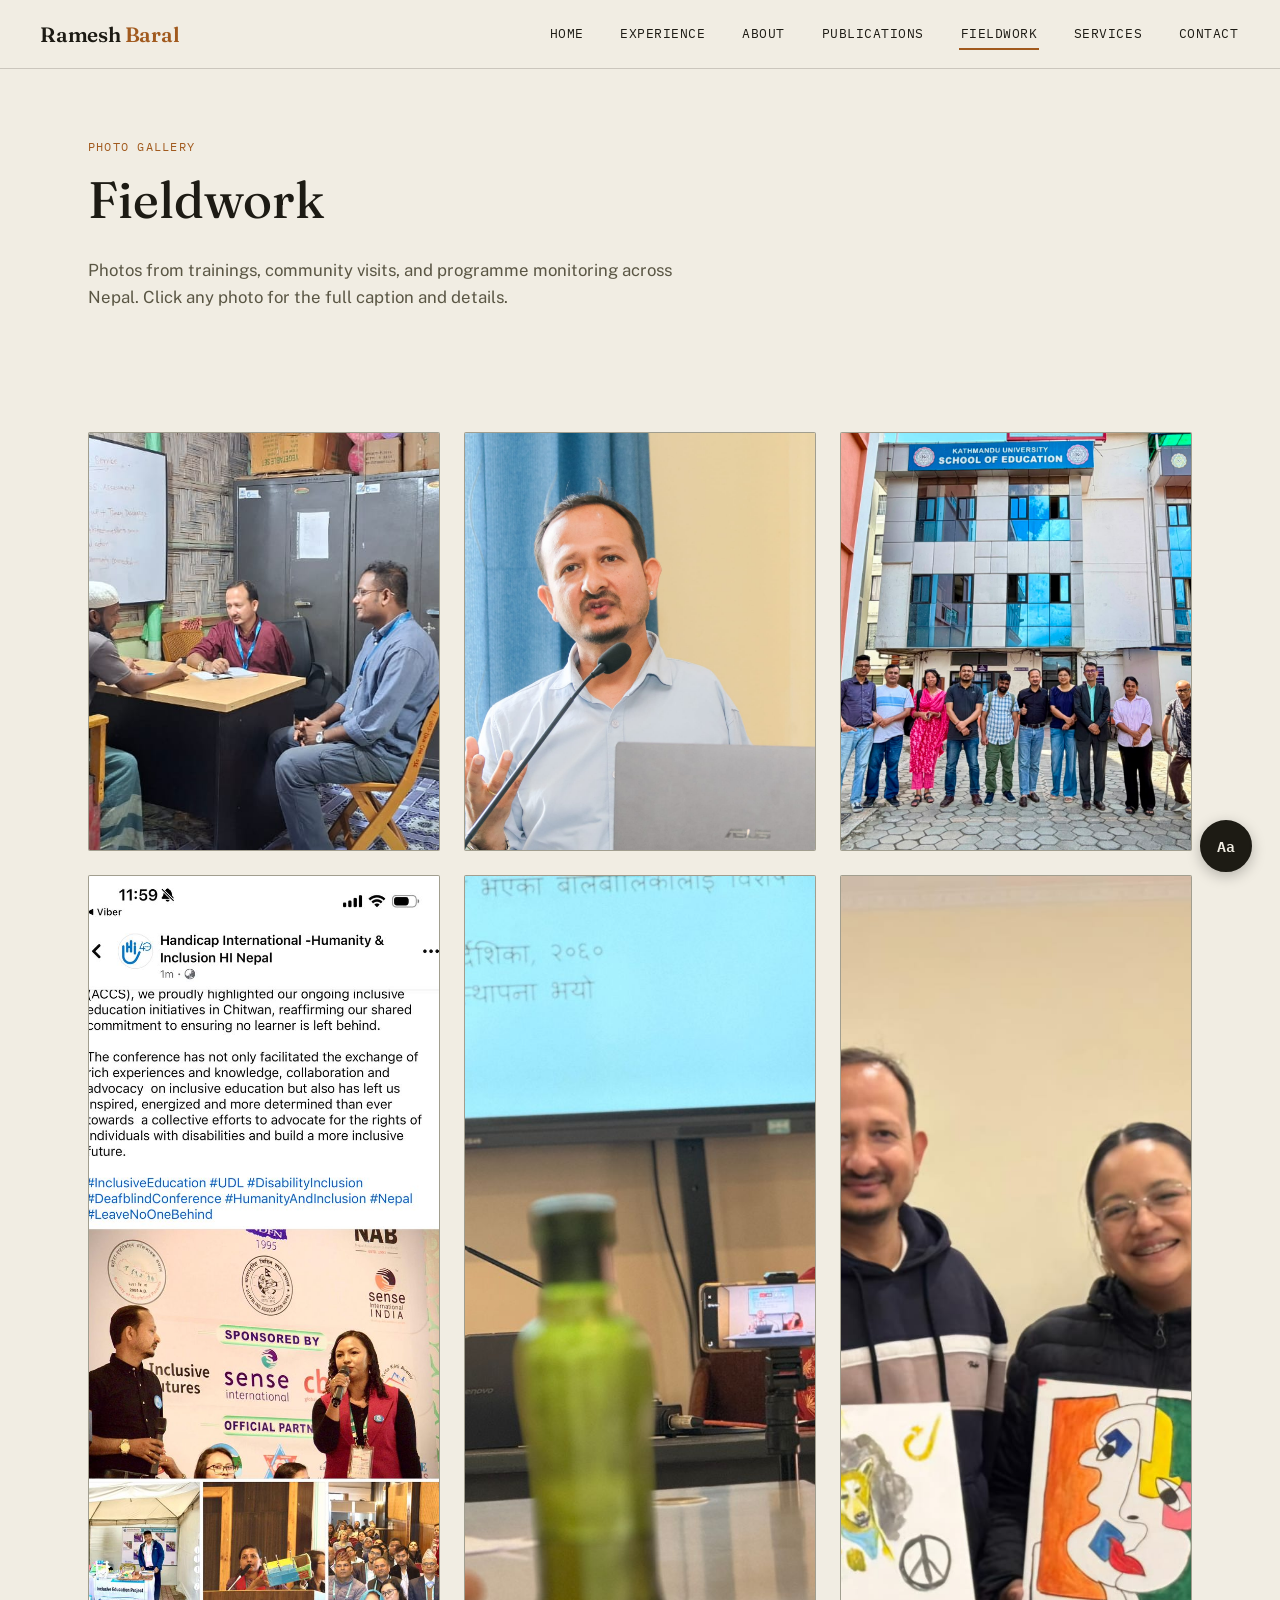
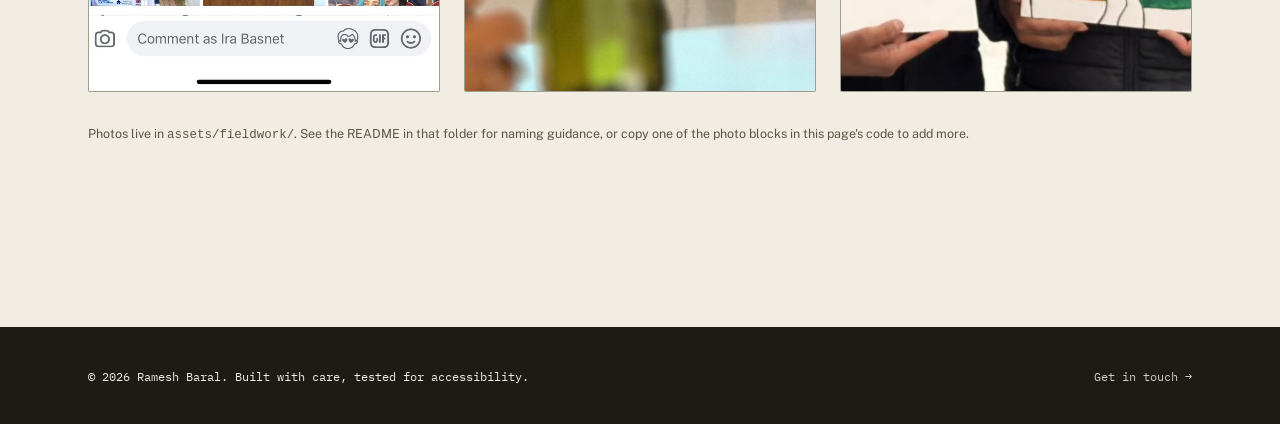
==== fieldwork.html @ a33a9339 "Add files via upload" ====
<!DOCTYPE html>
<html lang="en">
<head>
<meta charset="UTF-8">
<meta name="viewport" content="width=device-width, initial-scale=1.0">
<title>Fieldwork — Ramesh Baral</title>
<meta name="description" content="Photos from field visits, trainings, and community work across Nepal — Ramesh Baral, disability inclusion and education consultant.">
<link rel="preconnect" href="https://fonts.googleapis.com">
<link rel="preconnect" href="https://fonts.gstatic.com" crossorigin>
<link href="https://fonts.googleapis.com/css2?family=Fraunces:ital,opsz,wght@0,9..144,340;0,9..144,460;0,9..144,600;1,9..144,460&family=IBM+Plex+Mono:wght@400;500;600&family=Public+Sans:wght@400;500;600;700&display=swap" rel="stylesheet">
<link rel="stylesheet" href="css/style.css">
</head>
<body>

<a class="skip-link" href="#main">Skip to main content</a>

<header class="site-header">
  <div class="container nav-row">
    <a href="index.html" class="logo">Ramesh <span>Baral</span></a>
    <button class="nav-toggle" id="navToggle" aria-expanded="false" aria-controls="primaryNav">
      <span></span><span></span><span></span>
      <span class="visually-hidden">Toggle menu</span>
    </button>
    <nav class="primary-nav" id="primaryNav" aria-label="Primary">
      <ul>
        <li><a href="index.html">Home</a></li>
        <li><a href="experience.html">Experience</a></li>
        <li><a href="about.html">About</a></li>
        <li><a href="publications.html">Publications</a></li>
        <li><a href="fieldwork.html" aria-current="page">Fieldwork</a></li>
        <li><a href="services.html">Services</a></li>
        <li><a href="contact.html">Contact</a></li>
      </ul>
    </nav>
  </div>
</header>

<main id="main">

  <section class="page-head">
    <div class="container">
      <span class="hero-eyebrow">Photo gallery</span>
      <h1>Fieldwork</h1>
      <p>Photos from trainings, community visits, and programme monitoring across Nepal. Click any photo for the full caption and details.</p>
    </div>
  </section>

  <section class="section" aria-labelledby="gallery-heading">
    <div class="container">
      <h2 id="gallery-heading" class="visually-hidden">Fieldwork photos</h2>

      <div class="photo-grid" id="photoGrid">

        <!-- Replace image src, caption, location, and date for each photo below.
             Add more by copying a whole <button class="photo-card"> block. -->

        <button class="photo-card"
          data-title="Teacher training session"
          data-year="2025" data-tools="Kathmandu University School of Education (KUSOED)"
          data-desc="A Universal Design for Learning training session with teachers, part of the credit-hour package developed for inclusive pedagogy and curriculum adaptation."
          data-image="assets/fieldwork/A1.jpeg">
          <span class="photo-thumb">
            <img src="assets/fieldwork/A1.jpeg" alt="Teacher training session">
          </span>
          <span class="photo-caption">
            <span class="photo-meta">2025 — KUSOED</span>
            <h3>Teacher training session</h3>
          </span>
        </button>

        <button class="photo-card"
          data-title="Community consultation"
          data-year="2026" data-tools="GEDSI &amp; Accessibility Audit, CBM"
          data-desc="Field consultation with a local community as part of the GEDSI and accessibility audit, gathering input for the audit checklist and training package."
          data-image="assets/fieldwork/A2.jpeg">
          <span class="photo-thumb">
            <img src="assets/fieldwork/A2.jpeg" alt="Community consultation">
          </span>
          <span class="photo-caption">
            <span class="photo-meta">2026 — CBM</span>
            <h3>Community consultation</h3>
          </span>
        </button>

        <button class="photo-card"
          data-title="Accessibility site visit"
          data-year="2020–25" data-tools="Humanity &amp; Inclusion (HI)"
          data-desc="Site visit to review accessibility compliance during structural modifications of a school facility."
          data-image="assets/fieldwork/A3.jpeg">
          <span class="photo-thumb">
            <img src="assets/fieldwork/A3.jpeg" alt="Accessibility site visit">
          </span>
          <span class="photo-caption">
            <span class="photo-meta">2020–25 — HI</span>
            <h3>Accessibility site visit</h3>
          </span>
        </button>

        <button class="photo-card"
          data-title="OPD capacity-building workshop"
          data-year="2015–19" data-tools="Karuna Foundation Nepal"
          data-desc="A capacity-building training session for an Organization of Persons with Disabilities (OPD), part of district-level DID programming."
          data-image="assets/fieldwork/A4.jpeg">
          <span class="photo-thumb">
            <img src="assets/fieldwork/A4.jpeg" alt="OPD capacity-building workshop">
          </span>
          <span class="photo-caption">
            <span class="photo-meta">2015–19 — Karuna Foundation</span>
            <h3>OPD capacity-building workshop</h3>
          </span>
        </button>

        <button class="photo-card"
          data-title="Mobile rehabilitation camp"
          data-year="2014–15" data-tools="PRERANA — Handicap International Project"
          data-desc="Community-based mobile rehabilitation camp providing physiotherapy outreach in Sarlahi district."
          data-image="assets/fieldwork/A5.jpeg">
          <span class="photo-thumb">
            <img src="assets/fieldwork/A5.jpeg" alt="Mobile rehabilitation camp">
          </span>
          <span class="photo-caption">
            <span class="photo-meta">2014–15 — PRERANA</span>
            <h3>Mobile rehabilitation camp</h3>
          </span>
        </button>

        <button class="photo-card"
          data-title="Earthquake recovery training"
          data-year="2019" data-tools="MiLi Project, UNDP-supported"
          data-desc="Training local decision-makers and construction workers on Nepal's accessibility guidelines for infrastructure, in an earthquake-affected district."
          data-image="assets/fieldwork/A6.jpeg">
          <span class="photo-thumb">
            <img src="assets/fieldwork/A6.jpeg" alt="Earthquake recovery training">
          </span>
          <span class="photo-caption">
            <span class="photo-meta">2019 — MiLi Project</span>
            <h3>Earthquake recovery training</h3>
          </span>
        </button>

      </div>

      <p class="field-hint" style="margin-top:2rem;">
        Photos live in <code>assets/fieldwork/</code>. See the README in that folder for naming guidance, or copy one of the photo blocks in this page's code to add more.
      </p>
    </div>
  </section>

</main>

<footer>
  <div class="container footer-row">
    <span>© 2026 Ramesh Baral. Built with care, tested for accessibility.</span>
    <nav aria-label="Footer">
      <a href="contact.html">Get in touch →</a>
    </nav>
  </div>
</footer>

<div class="modal-overlay" id="modalOverlay" hidden>
  <div class="modal" role="dialog" aria-modal="true" aria-labelledby="modalTitle" id="modalDialog">
    <button class="modal-close" id="modalClose" aria-label="Close photo details">✕</button>
    <img class="modal-image" id="modalImage" alt="" hidden>
    <p class="modal-eyebrow" id="modalMedium">FIELDWORK</p>
    <h2 id="modalTitle">Photo title</h2>
    <div class="modal-meta-row">
      <span id="modalYear">Year</span>
      <span id="modalTools">Organisation</span>
    </div>
    <p id="modalDesc">Description.</p>
  </div>
</div>

<div class="a11y-toolbar">
  <div class="a11y-panel" id="a11yPanel" hidden>
    <h2>Accessibility</h2>
    <div class="a11y-row">
      <span>Text size</span>
      <div class="a11y-fontctrl">
        <button id="fontDec" aria-label="Decrease text size">A−</button>
        <button id="fontReset" aria-label="Reset text size">A</button>
        <button id="fontInc" aria-label="Increase text size">A+</button>
      </div>
    </div>
    <div class="a11y-row">
      <span id="contrastLabel">High contrast</span>
      <button class="switch" id="contrastSwitch" role="switch" aria-checked="false" aria-labelledby="contrastLabel"></button>
    </div>
    <div class="a11y-row">
      <span id="motionLabel">Reduce motion</span>
      <button class="switch" id="motionSwitch" role="switch" aria-checked="false" aria-labelledby="motionLabel"></button>
    </div>
  </div>
  <button class="a11y-toggle" id="a11yToggle" aria-expanded="false" aria-controls="a11yPanel">
    <span aria-hidden="true">Aa</span>
    <span class="visually-hidden">Open accessibility settings</span>
  </button>
</div>

<script src="js/main.js"></script>
</body>
</html>
---- css/style.css ----
/* =====================================================
   Ramesh Baral — Portfolio Stylesheet
   Organised into: Tokens, Base, Accessibility, Header/Nav,
   Hero, Sections, Cards/Grid, Modal, About, Publications,
   Contact, Footer
===================================================== */

/* ---------- TOKENS ---------- */
:root{
  --paper: #F1EDE3;
  --paper-deep: #E7E1D0;
  --paper-deeper: #DCD3B9;
  --ink: #1D1B14;
  --ink-soft: #5A5644;
  --accent: #A15A1E;
  --accent-dim: #7C4517;
  --accent-light: #C57A32;
  --fixer: #3E5A52;
  --line: rgba(29,27,20,0.18);
  --line-strong: rgba(29,27,20,0.34);

  --font-display: 'Fraunces', 'Iowan Old Style', serif;
  --font-mono: 'IBM Plex Mono', ui-monospace, monospace;
  --font-body: 'Public Sans', system-ui, -apple-system, sans-serif;

  --maxw: 1200px;
  --radius: 2px;
  --dur: 0.5s;
  --ease: cubic-bezier(.22,.61,.36,1);
}

body.high-contrast{
  --paper: #FFFFFF;
  --paper-deep: #FFFFFF;
  --paper-deeper: #F0F0F0;
  --ink: #000000;
  --ink-soft: #000000;
  --accent: #8A3E00;
  --accent-dim: #6B3000;
  --accent-light: #A85200;
  --fixer: #0B4A3B;
  --line: #000000;
  --line-strong: #000000;
}

/* ---------- MOTION ---------- */
body.reduce-motion *,
body.reduce-motion *::before,
body.reduce-motion *::after{
  animation-duration: 0.001ms !important;
  animation-iteration-count: 1 !important;
  transition-duration: 0.001ms !important;
  scroll-behavior: auto !important;
}
@media (prefers-reduced-motion: reduce){
  *, *::before, *::after{
    animation-duration: 0.001ms !important;
    animation-iteration-count: 1 !important;
    transition-duration: 0.001ms !important;
    scroll-behavior: auto !important;
  }
}

/* ---------- BASE ---------- */
*{ box-sizing: border-box; }
html{ scroll-behavior: smooth; }

body{
  margin: 0;
  background: var(--paper);
  color: var(--ink);
  font-family: var(--font-body);
  font-size: 1rem;
  line-height: 1.6;
  -webkit-font-smoothing: antialiased;
}

img{ max-width: 100%; display: block; }
a{ color: inherit; }
h1, h2, h3{ font-family: var(--font-display); font-weight: 460; margin: 0; }

.container{
  max-width: var(--maxw);
  margin: 0 auto;
  padding: 0 clamp(1.25rem, 4vw, 3rem);
}

.visually-hidden{
  position: absolute !important;
  width: 1px; height: 1px;
  padding: 0; margin: -1px;
  overflow: hidden;
  clip: rect(0,0,0,0);
  white-space: nowrap;
  border: 0;
}

/* Visible keyboard focus everywhere */
a:focus-visible, button:focus-visible, input:focus-visible,
textarea:focus-visible, [tabindex]:focus-visible{
  outline: 3px solid var(--accent);
  outline-offset: 3px;
  border-radius: 1px;
}

/* ---------- SKIP LINK ---------- */
.skip-link{
  position: absolute;
  left: 1rem; top: -60px;
  background: var(--ink);
  color: var(--paper);
  padding: 0.75rem 1.25rem;
  font-family: var(--font-mono);
  font-size: 0.85rem;
  z-index: 200;
  transition: top var(--dur) var(--ease);
  border-radius: var(--radius);
}
.skip-link:focus{ top: 1rem; }

/* ---------- ACCESSIBILITY TOOLBAR ---------- */
.a11y-toolbar{
  position: fixed;
  right: clamp(0.75rem, 3vw, 1.75rem);
  bottom: clamp(0.75rem, 3vw, 1.75rem);
  z-index: 150;
  display: flex;
  flex-direction: column;
  align-items: flex-end;
  gap: 0.5rem;
  font-family: var(--font-mono);
}
.a11y-toggle{
  width: 52px; height: 52px;
  border-radius: 50%;
  background: var(--ink);
  color: var(--paper);
  border: 2px solid var(--ink);
  font-family: var(--font-mono);
  font-weight: 600;
  font-size: 0.95rem;
  cursor: pointer;
  display: flex; align-items: center; justify-content: center;
  box-shadow: 0 4px 14px rgba(0,0,0,0.25);
}
.a11y-toggle:hover{ background: var(--accent); border-color: var(--accent); }
.a11y-panel{
  background: var(--paper);
  border: 1.5px solid var(--ink);
  border-radius: var(--radius);
  padding: 1rem;
  width: 240px;
  box-shadow: 0 10px 30px rgba(0,0,0,0.22);
}
.a11y-panel[hidden]{ display: none; }
.a11y-panel h2{
  font-family: var(--font-mono);
  font-size: 0.72rem;
  letter-spacing: 0.12em;
  text-transform: uppercase;
  color: var(--ink-soft);
  margin-bottom: 0.75rem;
}
.a11y-row{
  display: flex; align-items: center; justify-content: space-between;
  padding: 0.5rem 0; border-top: 1px solid var(--line); font-size: 0.82rem;
}
.a11y-row:first-of-type{ border-top: none; }
.a11y-fontctrl{ display: flex; gap: 0.35rem; }
.a11y-fontctrl button{
  width: 30px; height: 30px;
  border: 1.5px solid var(--ink);
  background: var(--paper); color: var(--ink);
  font-family: var(--font-mono); font-size: 0.8rem;
  cursor: pointer; border-radius: var(--radius);
}
.a11y-fontctrl button:hover{ background: var(--ink); color: var(--paper); }
.switch{
  position: relative; width: 42px; height: 24px;
  border: 1.5px solid var(--ink); border-radius: 999px;
  background: var(--paper); cursor: pointer; flex-shrink: 0;
}
.switch::after{
  content: ""; position: absolute; top: 2px; left: 2px;
  width: 16px; height: 16px; border-radius: 50%;
  background: var(--ink); transition: transform var(--dur) var(--ease);
}
.switch[aria-pressed="true"]{ background: var(--accent); border-color: var(--accent); }
.switch[aria-pressed="true"]::after{ transform: translateX(18px); background: var(--paper); }

/* ---------- HEADER / NAV ---------- */
header.site-header{
  position: sticky; top: 0; z-index: 100;
  background: color-mix(in srgb, var(--paper) 92%, transparent);
  backdrop-filter: blur(6px);
  border-bottom: 1px solid var(--line);
}
.nav-row{ display: flex; align-items: center; justify-content: space-between; padding: 1.1rem 0; }
.logo{
  font-family: var(--font-display); font-size: 1.3rem; font-weight: 600;
  text-decoration: none; letter-spacing: -0.01em;
}
.logo span{ color: var(--accent); }
nav.primary-nav ul{
  list-style: none; display: flex; gap: clamp(1.1rem, 3vw, 2.1rem);
  margin: 0; padding: 0; font-family: var(--font-mono);
  font-size: 0.8rem; letter-spacing: 0.04em; text-transform: uppercase;
}
nav.primary-nav a{ text-decoration: none; padding: 0.35rem 0.1rem; border-bottom: 2px solid transparent; }
nav.primary-nav a:hover, nav.primary-nav a[aria-current="page"]{ border-bottom-color: var(--accent); }
.nav-toggle{
  display: none; background: none; border: 1.5px solid var(--ink);
  border-radius: var(--radius); width: 44px; height: 44px; cursor: pointer;
  flex-direction: column; gap: 4px; align-items: center; justify-content: center;
}
.nav-toggle span{ display: block; width: 20px; height: 2px; background: var(--ink); }
@media (max-width: 760px){
  nav.primary-nav{
    position: absolute; top: 100%; left: 0; right: 0;
    background: var(--paper); border-bottom: 1px solid var(--line); display: none;
  }
  nav.primary-nav.open{ display: block; }
  nav.primary-nav ul{ flex-direction: column; padding: 1rem clamp(1.25rem,4vw,3rem) 1.5rem; gap: 0; }
  nav.primary-nav li{ border-top: 1px solid var(--line); }
  nav.primary-nav li:first-child{ border-top: none; }
  nav.primary-nav a{ display: block; padding: 0.85rem 0; }
  .nav-toggle{ display: flex; }
}

/* ---------- HERO ---------- */
.hero{ padding: clamp(3rem, 9vw, 6rem) 0 clamp(2.5rem, 6vw, 3.5rem); }
.hero-grid{
  display: grid;
  grid-template-columns: 1.3fr 0.7fr;
  gap: clamp(2rem, 6vw, 4rem);
  align-items: center;
}
@media (max-width: 760px){
  .hero-grid{ grid-template-columns: 1fr; }
  .hero-portrait{ order: -1; max-width: 220px; margin: 0 auto; }
}
.hero-portrait{
  border: 1.5px solid var(--ink);
  border-radius: var(--radius);
  overflow: hidden;
  background: var(--paper-deep);
  aspect-ratio: 4 / 5;
}
.hero-portrait img{
  width: 100%;
  height: 100%;
  object-fit: cover;
  display: block;
}
body.high-contrast .hero-portrait{ border-width: 3px; }
.hero-eyebrow{
  font-family: var(--font-mono); font-size: 0.78rem; letter-spacing: 0.1em;
  text-transform: uppercase; color: var(--accent); margin-bottom: 1.1rem;
}
.hero h1{
  font-size: clamp(2.3rem, 6vw, 4.3rem); line-height: 1.05;
  letter-spacing: -0.01em; max-width: 20ch;
}
.hero-tagline{
  font-size: clamp(1.02rem, 2vw, 1.25rem); max-width: 58ch;
  margin: 1.6rem 0 0; color: var(--ink-soft);
}
.hero-actions{ display: flex; flex-wrap: wrap; gap: 1rem; margin-top: 2.2rem; }
.btn{
  font-family: var(--font-mono); font-size: 0.85rem; letter-spacing: 0.03em;
  text-decoration: none; padding: 0.85rem 1.5rem; border-radius: var(--radius);
  border: 1.5px solid var(--ink); display: inline-flex; align-items: center;
  gap: 0.5rem; cursor: pointer; background: transparent; color: var(--ink);
}
.btn-primary{ background: var(--ink); color: var(--paper); }
.btn-primary:hover{ background: var(--accent); border-color: var(--accent); }
.btn-ghost:hover{ background: var(--ink); color: var(--paper); }

/* Stats ticker */
.stats-strip{
  margin-top: clamp(3rem, 7vw, 4rem);
  overflow: hidden;
  border-top: 1px solid var(--line);
  border-bottom: 1px solid var(--line);
  padding: 1.1rem 0;
}
.stats-track{
  display: flex; gap: 1rem; width: max-content;
  animation: scrollstrip 28s linear infinite;
}
body.reduce-motion .stats-track{ animation: none; overflow-x: auto; }
@keyframes scrollstrip{ from{ transform: translateX(0); } to{ transform: translateX(-50%); } }
.stat-card{
  min-width: 176px; border: 1px solid var(--line-strong); border-radius: var(--radius);
  padding: 0.9rem 1.1rem; flex-shrink: 0; background: var(--paper-deep);
}
.stat-card b{
  display: block; font-family: var(--font-display); font-size: 1.7rem; color: var(--accent);
}
.stat-card span{ font-family: var(--font-mono); font-size: 0.72rem; text-transform: uppercase; letter-spacing: 0.03em; color: var(--ink-soft); }

/* ---------- SECTIONS ---------- */
.section{ padding: clamp(3rem, 7vw, 5.5rem) 0; }
.section-head{
  display: flex; align-items: flex-end; justify-content: space-between;
  gap: 1.5rem; flex-wrap: wrap; margin-bottom: clamp(2rem, 4vw, 3rem);
  border-bottom: 1px solid var(--line); padding-bottom: 1.5rem;
}
.section-eyebrow{
  font-family: var(--font-mono); font-size: 0.75rem; letter-spacing: 0.1em;
  text-transform: uppercase; color: var(--ink-soft); margin-bottom: 0.5rem; display: block;
}
.section-head h2{ font-size: clamp(1.8rem, 4vw, 2.5rem); }
.page-head{ padding: clamp(2.5rem, 6vw, 4rem) 0 1rem; }
.page-head h1{ font-size: clamp(2rem, 5vw, 3.2rem); }
.page-head p{ color: var(--ink-soft); max-width: 60ch; margin-top: 1rem; font-size: 1.05rem; }

.filters{ display: flex; gap: 0.6rem; flex-wrap: wrap; }
.filter-btn{
  font-family: var(--font-mono); font-size: 0.76rem; letter-spacing: 0.03em;
  text-transform: uppercase; padding: 0.55rem 1rem; border: 1.5px solid var(--ink);
  background: transparent; color: var(--ink); border-radius: 999px; cursor: pointer;
}
.filter-btn[aria-pressed="true"]{ background: var(--ink); color: var(--paper); }
.filter-btn:hover{ background: var(--accent); border-color: var(--accent); color: var(--paper); }

/* ---------- ENGAGEMENT LOG / WORK GRID ---------- */
.work-grid{ display: grid; grid-template-columns: repeat(auto-fill, minmax(300px, 1fr)); gap: 1.5rem; }
.frame{
  border: 1px solid var(--line-strong); background: var(--paper-deep); border-radius: var(--radius);
  overflow: hidden; text-align: left; cursor: pointer; padding: 0; font-family: var(--font-body);
  color: var(--ink); display: block; width: 100%; opacity: 0; transform: translateY(14px);
  transition: opacity var(--dur) var(--ease), transform var(--dur) var(--ease), border-color var(--dur) var(--ease);
}
.frame.in-view{ opacity: 1; transform: translateY(0); }
.frame:hover{ border-color: var(--accent); }
.frame-top{
  display: flex; justify-content: space-between; align-items: center;
  padding: 0.7rem 1.1rem; background: var(--ink); color: var(--paper);
  font-family: var(--font-mono); font-size: 0.7rem; letter-spacing: 0.04em;
}
.frame-body{ padding: 1.2rem 1.2rem 1.4rem; }
.frame-meta{
  display: flex; justify-content: space-between; font-family: var(--font-mono);
  font-size: 0.68rem; color: var(--ink-soft); margin-bottom: 0.6rem; letter-spacing: 0.02em;
}
.frame-tag{ font-weight: 600; padding: 0.1rem 0.5rem; border-radius: 999px; border: 1px solid currentColor; }
.frame h3{ font-size: 1.15rem; margin-bottom: 0.3rem; line-height: 1.3; }
.frame p{ margin: 0; color: var(--ink-soft); font-size: 0.88rem; }

/* ---------- PHOTO GALLERY (fieldwork.html) ---------- */
.photo-grid{
  display: grid;
  grid-template-columns: repeat(auto-fill, minmax(260px, 1fr));
  gap: 1.5rem;
}
.photo-card{
  border: 1px solid var(--line-strong);
  background: var(--paper-deep);
  border-radius: var(--radius);
  overflow: hidden;
  padding: 0;
  cursor: pointer;
  text-align: left;
  width: 100%;
  font-family: var(--font-body);
  color: var(--ink);
  opacity: 0;
  transform: translateY(14px);
  transition: opacity var(--dur) var(--ease), transform var(--dur) var(--ease), border-color var(--dur) var(--ease);
}
.photo-card.in-view{ opacity: 1; transform: translateY(0); }
.photo-card:hover{ border-color: var(--accent); }
.photo-thumb{
  aspect-ratio: 4 / 3;
  overflow: hidden;
  background: var(--paper-deeper);
}
.photo-thumb img{
  width: 100%; height: 100%;
  object-fit: cover;
  display: block;
}
.photo-caption{ padding: 0.9rem 1.1rem 1.1rem; }
.photo-caption h3{ font-size: 1rem; margin-bottom: 0.25rem; }
.photo-meta{
  font-family: var(--font-mono);
  font-size: 0.7rem;
  color: var(--ink-soft);
  text-transform: uppercase;
  letter-spacing: 0.03em;
}

/* Modal image (shared modal, used by both experience and fieldwork pages) */
.modal-image{
  width: 100%;
  border-radius: var(--radius);
  border: 1px solid var(--line-strong);
  margin-bottom: 1.25rem;
  max-height: 50vh;
  object-fit: cover;
}
.modal-image[hidden]{ display: none; }

/* ---------- MODAL ---------- */
.modal-overlay{
  position: fixed; inset: 0; background: rgba(15,12,9,0.72);
  display: flex; align-items: center; justify-content: center; padding: 1.5rem; z-index: 300;
}
.modal-overlay[hidden]{ display: none; }
.modal{
  background: var(--paper); max-width: 640px; width: 100%; max-height: 88vh; overflow-y: auto;
  border-radius: var(--radius); border: 1px solid var(--ink); padding: clamp(1.5rem, 4vw, 2.5rem); position: relative;
}
.modal-close{
  position: absolute; top: 1rem; right: 1rem; width: 40px; height: 40px;
  border: 1.5px solid var(--ink); background: var(--paper); border-radius: 50%;
  cursor: pointer; font-family: var(--font-mono); font-size: 1rem;
}
.modal-close:hover{ background: var(--accent); color: var(--paper); border-color: var(--accent); }
.modal-eyebrow{
  font-family: var(--font-mono); font-size: 0.75rem; color: var(--accent);
  letter-spacing: 0.08em; text-transform: uppercase; margin-bottom: 0.6rem;
}
.modal h2{ font-size: clamp(1.5rem, 4vw, 2rem); margin-bottom: 0.75rem; }
.modal-meta-row{
  display: flex; flex-wrap: wrap; gap: 1.25rem; font-family: var(--font-mono);
  font-size: 0.78rem; color: var(--ink-soft); margin-bottom: 1.25rem;
  padding-bottom: 1.25rem; border-bottom: 1px solid var(--line);
}
.modal p{ color: var(--ink); }

/* ---------- ABOUT ---------- */
.about-grid{ display: grid; grid-template-columns: 1.15fr 0.85fr; gap: clamp(2rem, 6vw, 5rem); align-items: start; }
@media (max-width: 760px){ .about-grid{ grid-template-columns: 1fr; } }
.about-grid p{ font-size: 1.03rem; color: var(--ink-soft); max-width: 60ch; }
.about-grid p + p{ margin-top: 1.1rem; }
.tag-list{ list-style: none; margin: 0; padding: 0; display: flex; flex-wrap: wrap; gap: 0.6rem; }
.tag-list li{
  font-family: var(--font-mono); font-size: 0.74rem; letter-spacing: 0.02em; padding: 0.5rem 0.8rem;
  border: 1px solid var(--line-strong); border-radius: var(--radius); background: var(--paper-deep);
}
.edu-list{ list-style: none; padding: 0; margin: 1.5rem 0 0; }
.edu-list li{ border-top: 1px solid var(--line); padding: 0.9rem 0; }
.edu-list li:first-child{ border-top: none; }
.edu-year{ font-family: var(--font-mono); font-size: 0.72rem; color: var(--accent); display: block; margin-bottom: 0.2rem; }
.edu-inst{ font-size: 0.85rem; color: var(--ink-soft); }

.subhead{
  font-size: 1.1rem; margin-top: 2rem; margin-bottom: 0.75rem;
  font-family: var(--font-mono); text-transform: uppercase;
  letter-spacing: 0.06em; color: var(--ink-soft);
}

/* ---------- PUBLICATIONS / TRAININGS LIST ---------- */
.pub-list{ list-style: none; padding: 0; margin: 0; }
.pub-item{
  display: grid; grid-template-columns: 90px 1fr; gap: 1.25rem;
  padding: 1.25rem 0; border-top: 1px solid var(--line);
}
.pub-item:first-child{ border-top: none; }
.pub-year{ font-family: var(--font-mono); font-size: 0.85rem; color: var(--accent); }
.pub-item h3{ font-size: 1.05rem; margin-bottom: 0.25rem; }
.pub-item p{ margin: 0; color: var(--ink-soft); font-size: 0.9rem; }
@media (max-width: 560px){ .pub-item{ grid-template-columns: 1fr; gap: 0.35rem; } }

/* ---------- CONTACT ---------- */
.contact-wrap{ display: grid; grid-template-columns: 1fr 1fr; gap: clamp(2rem, 6vw, 4rem); }
@media (max-width: 760px){ .contact-wrap{ grid-template-columns: 1fr; } }
.field{ margin-bottom: 1.3rem; }
.field label{
  display: block; font-family: var(--font-mono); font-size: 0.78rem; text-transform: uppercase;
  letter-spacing: 0.05em; margin-bottom: 0.45rem; color: var(--ink-soft);
}
.field input, .field textarea{
  width: 100%; font-family: var(--font-body); font-size: 1rem; padding: 0.8rem 0.9rem;
  border: 1.5px solid var(--ink); border-radius: var(--radius); background: var(--paper); color: var(--ink);
}
.field textarea{ resize: vertical; min-height: 120px; }
.field-hint{ font-size: 0.78rem; color: var(--ink-soft); margin-top: 0.35rem; }
.contact-list{ list-style: none; padding: 0; margin: 0; }
.contact-list li{ border-top: 1px solid var(--line); padding: 1rem 0; }
.contact-list li:first-child{ border-top: none; }
.contact-list a{ text-decoration: none; }
.contact-list a:hover{ color: var(--accent); }
.contact-label{
  display: block; font-family: var(--font-mono); font-size: 0.72rem;
  text-transform: uppercase; color: var(--ink-soft); margin-bottom: 0.2rem;
}

/* ---------- FOOTER ---------- */
footer{ background: var(--ink); color: var(--paper); padding: 2.5rem 0; margin-top: clamp(3rem, 7vw, 5rem); }
body.high-contrast footer{ border-top: 3px solid var(--paper); }
.footer-row{
  display: flex; justify-content: space-between; align-items: center; flex-wrap: wrap;
  gap: 1rem; font-family: var(--font-mono); font-size: 0.78rem;
}
footer a{ text-decoration: none; opacity: 0.85; }
footer a:hover{ opacity: 1; color: var(--accent-light); }
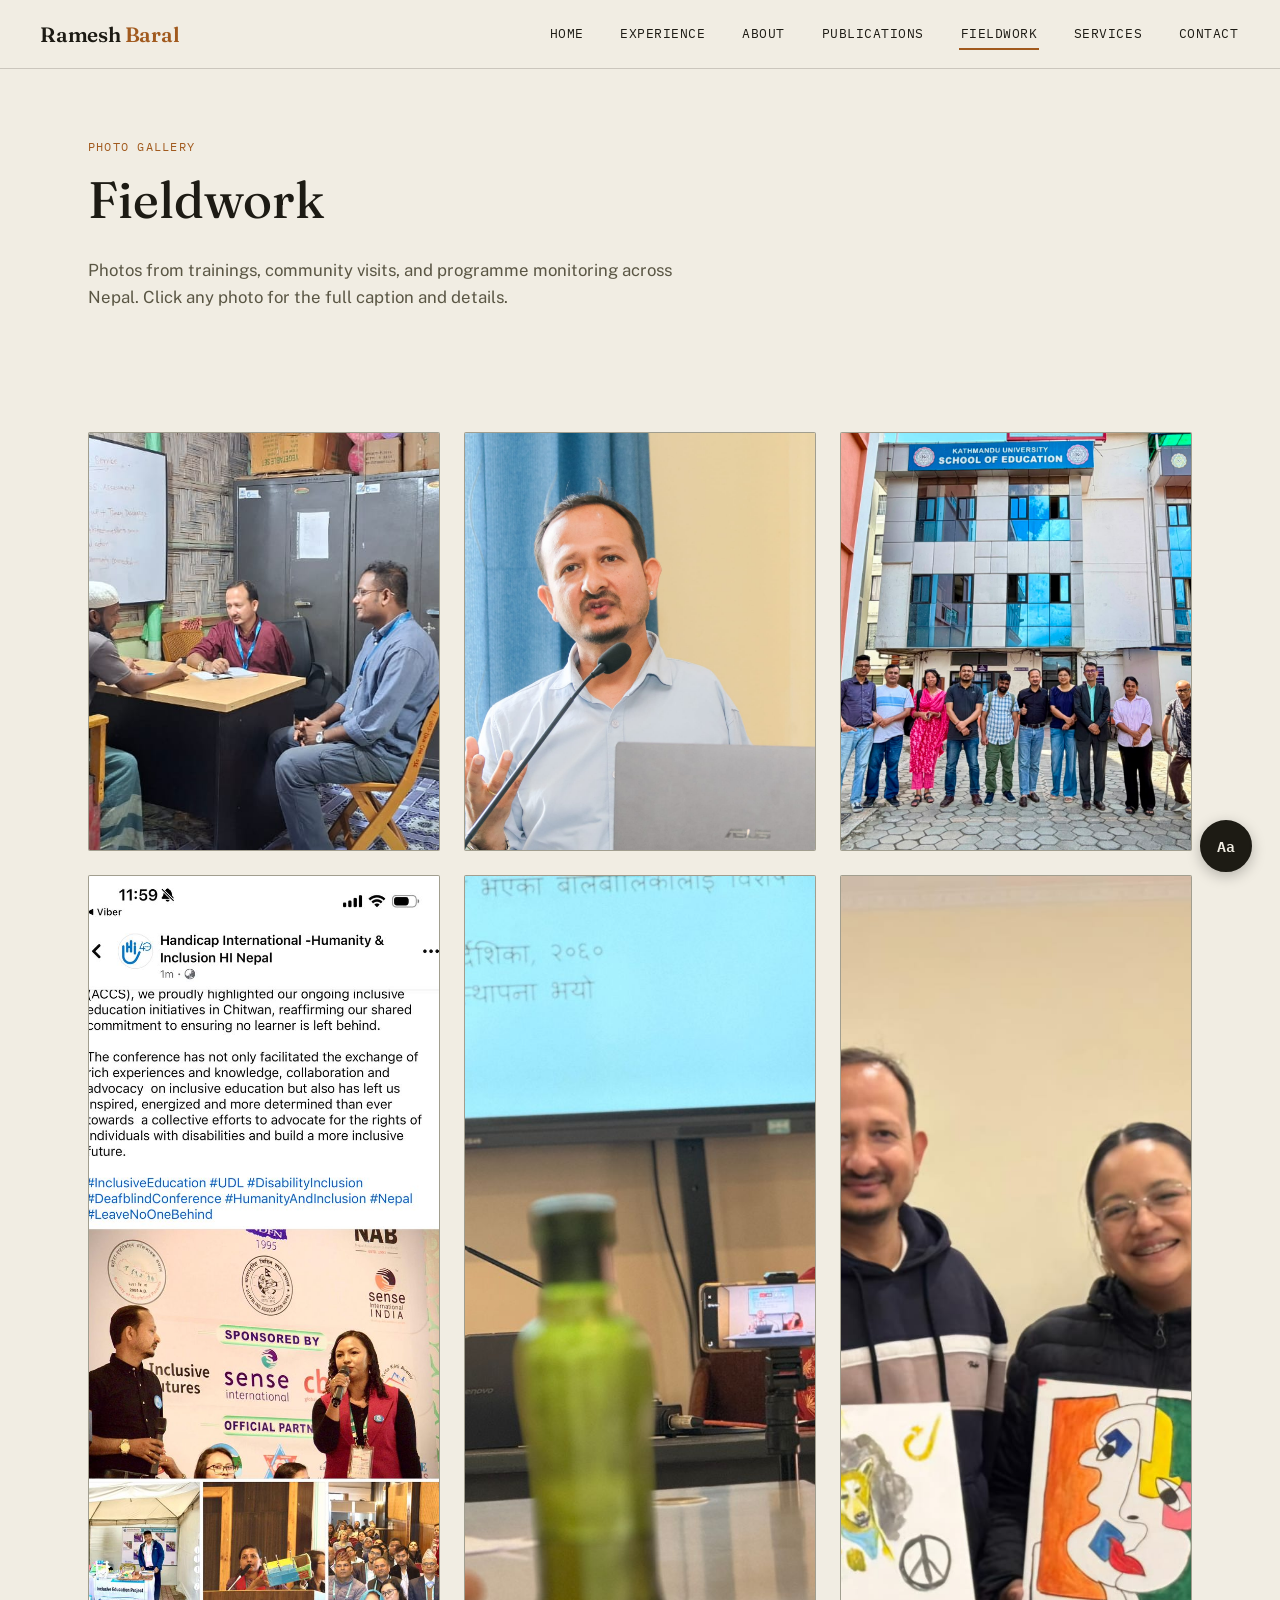
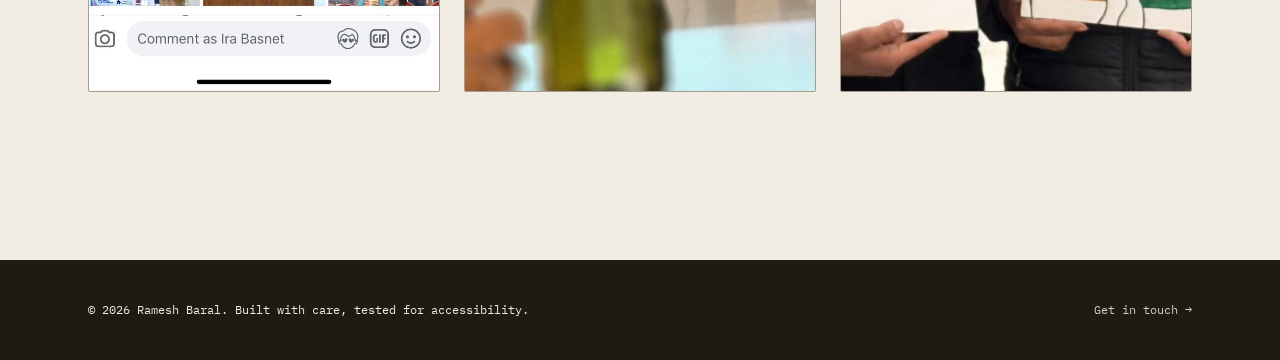
==== commit 6dbfa55f: "Update fieldwork.html" ====
--- a/fieldwork.html
+++ b/fieldwork.html
@@ -140,9 +140,7 @@
 
       </div>
 
-      <p class="field-hint" style="margin-top:2rem;">
-        Photos live in <code>assets/fieldwork/</code>. See the README in that folder for naming guidance, or copy one of the photo blocks in this page's code to add more.
-      </p>
+  
     </div>
   </section>
 
@@ -199,4 +197,4 @@
 
 <script src="js/main.js"></script>
 </body>
-</html>+</html>
